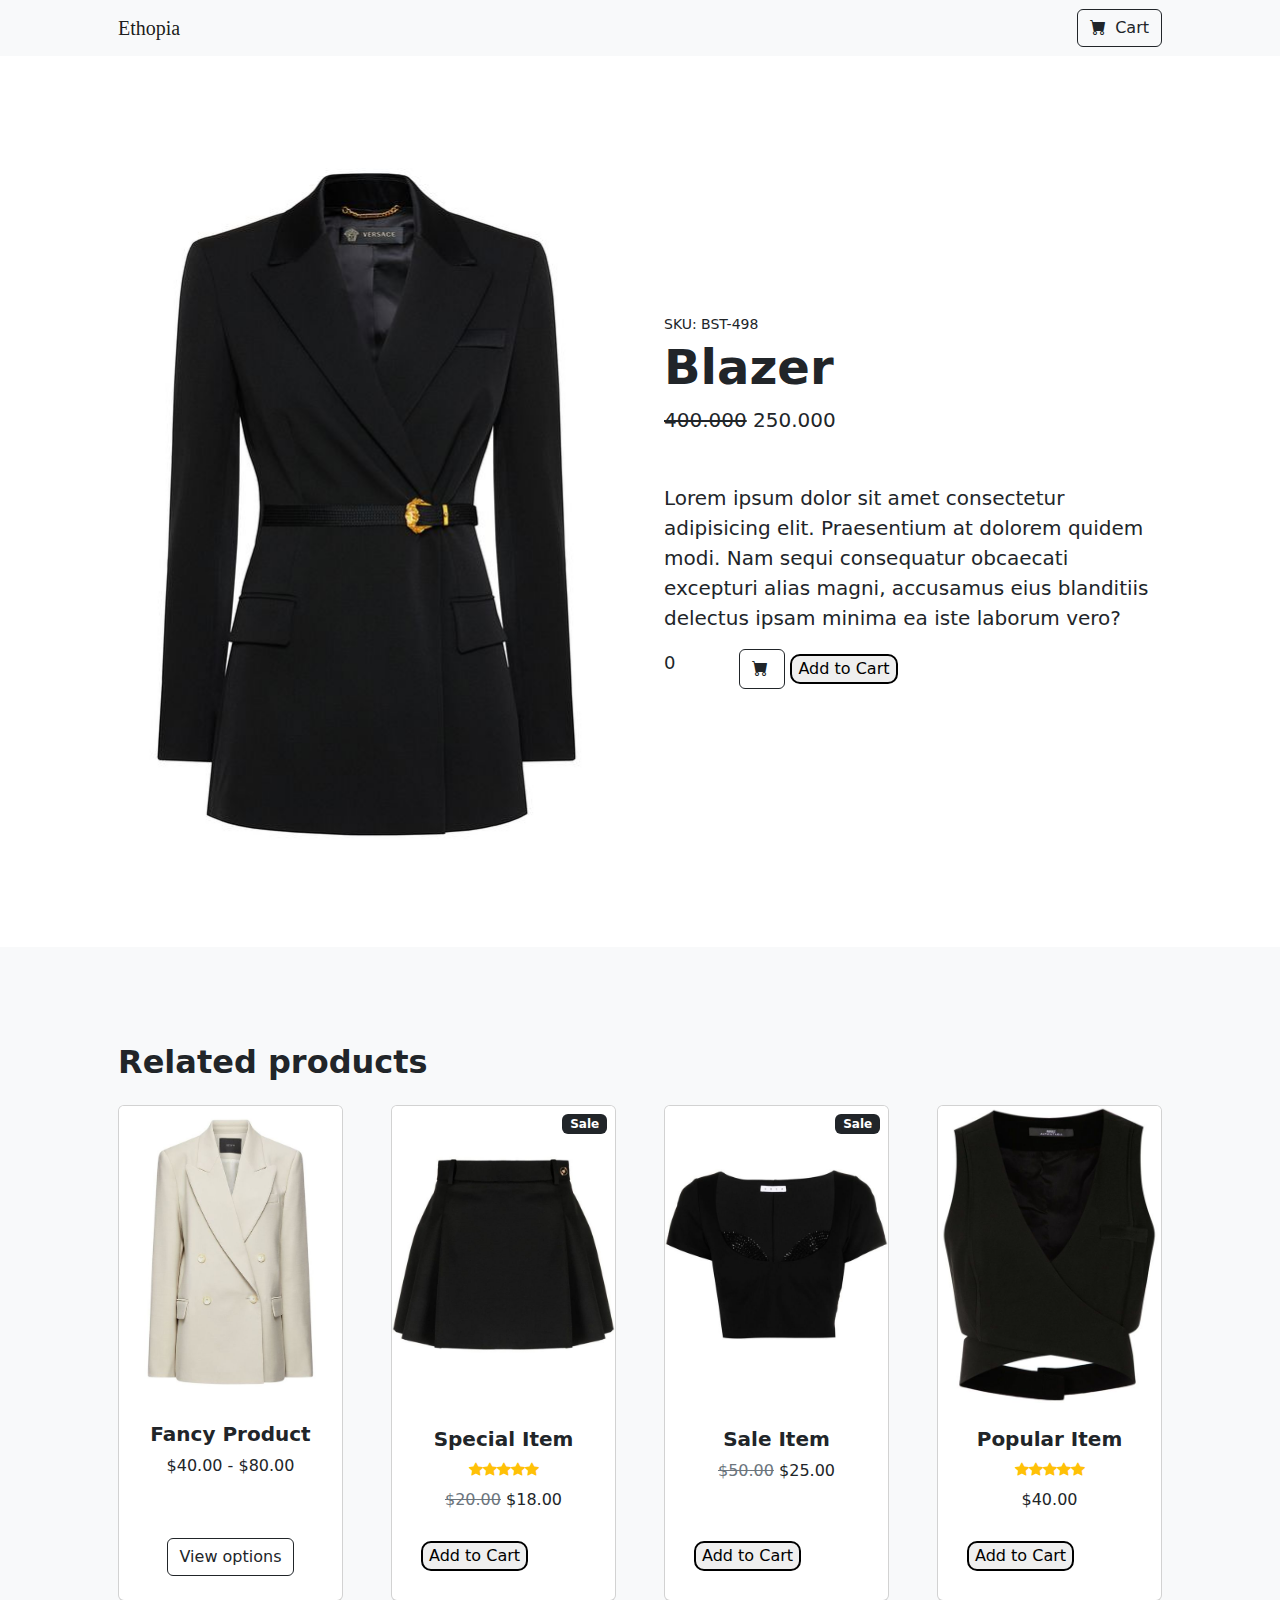
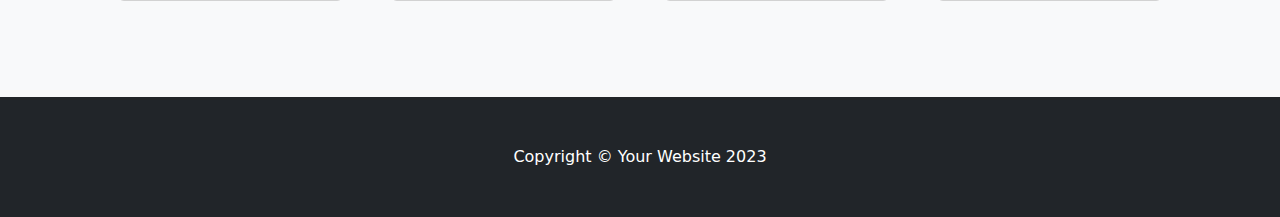
==== Blazer shop.html @ 71fffc92 "Add files via upload" ====
<!DOCTYPE html>
<html lang="en">
    <head>
        <meta charset="utf-8" />
        <meta name="viewport" content="width=device-width, initial-scale=1, shrink-to-fit=no" />
        <meta name="description" content="" />
        <meta name="author" content="" />
        <title>Kevina shop</title>
        <!-- Favicon-->
        <link rel="icon" type="image/x-icon" href="assets/favicon.ico" />
        <!-- Bootstrap icons-->
        <link href="https://cdn.jsdelivr.net/npm/bootstrap-icons@1.5.0/font/bootstrap-icons.css" rel="stylesheet" />
        <!-- Core theme CSS (includes Bootstrap)-->
        <link href="css/styles.css" rel="stylesheet" />
        <script>
            // Inisialisasi variabel untuk menyimpan jumlah item di keranjang
            var cartCount = 0;
    
            function addToCart() {
                // Tambahkan satu ke nilai cartCount
                cartCount = cartCount + 1;
                
                // Ambil elemen dengan ID 'cart-count' dan perbarui isi teksnya dengan nilai cartCount yang baru
                var cartCountElement = document.getElementById('cart-count');
                cartCountElement.innerText = cartCount;
            }
        </script>
    </head>
    <body>
        <!-- Navigation-->
        <nav class="navbar navbar-expand-lg navbar-light bg-light">
            <div class="container px-4 px-lg-5">
                <a class="E navbar-brand" href="index.html">Ethopia</a>
                <button class="navbar-toggler" type="button" data-bs-toggle="collapse" data-bs-target="#navbarSupportedContent" aria-controls="navbarSupportedContent" aria-expanded="false" aria-label="Toggle navigation"><span class="navbar-toggler-icon"></span></button>
                <div class="collapse navbar-collapse" id="navbarSupportedContent">
                    <ul class="navbar-nav me-auto mb-2 mb-lg-0 ms-lg-4">
                       
                        
                    </ul>
                    <form class="d-flex">
                        <button class="btn btn-outline-dark" type="submit">
                            <i class="bi-cart-fill me-1"></i>
                            Cart
                        </button>
                    </form>
                </div>
            </div>
        </nav>
        <!-- Product section-->
        <section class="py-5">
            <div class="container px-4 px-lg-5 my-5">
                <div class="row gx-4 gx-lg-5 align-items-center">
                    <div class="col-md-6"><img class="card-img-top mb-5 mb-md-0" src="versace.jpg" alt="..." /></div>
                    <div class="col-md-6">
                        <div class="small mb-1">SKU: BST-498</div>
                        <h1 class="display-5 fw-bolder">Blazer</h1>
                        <div class="fs-5 mb-5">
                            <span class="text-decoration-line-through">400.000</span>
                            <span>250.000</span>
                        </div>
                        <p class="lead">Lorem ipsum dolor sit amet consectetur adipisicing elit. Praesentium at dolorem quidem modi. Nam sequi consequatur obcaecati excepturi alias magni, accusamus eius blanditiis delectus ipsam minima ea iste laborum vero?</p>
                        <div class="d-flex">
                            <div class="cartapa"> <span class="cartapa" id="cart-count">0</span></div>
                            <button class="btn btn-outline-dark flex-shrink-0" type="button">
                                <i class="bi-cart-fill me-1"></i>
                                <button class="apacoba" onclick="addToCart()">Add to Cart</button>
                            </button>
                        </div>
                    </div>
                </div>
            </div>
        </section>
        <!-- Related items section-->
        <section class="py-5 bg-light">
            <div class="container px-4 px-lg-5 mt-5">
                <h2 class="fw-bolder mb-4">Related products</h2>
                <div class="row gx-4 gx-lg-5 row-cols-2 row-cols-md-3 row-cols-xl-4 justify-content-center">
                    <div class="col mb-5">
                        <div class="card h-100">
                            <!-- Product image-->
                            <a href="blazerpth.html"><img class="card-img-top" src="blazer.jpg" alt="..." /></a>
                            <!-- Product details-->
                            <div class="card-body p-4">
                                <div class="text-center">
                                    <!-- Product name-->
                                    <h5 class="fw-bolder">Fancy Product</h5>
                                    <!-- Product price-->
                                    $40.00 - $80.00
                                </div>
                            </div>
                            <!-- Product actions-->
                            <div class="card-footer p-4 pt-0 border-top-0 bg-transparent">
                                <div class="text-center"><a class="btn btn-outline-dark mt-auto" href="#">View options</a></div>
                            </div>
                        </div>
                    </div>
                    <div class="col mb-5">
                        <div class="card h-100">
                            <!-- Sale badge-->
                            <div class="badge bg-dark text-white position-absolute" style="top: 0.5rem; right: 0.5rem">Sale</div>
                            <!-- Product image-->
                            <a href="rok.html "><img class="card-img-top" src="versace skirts.jpg" alt="..." /></a>
                            <!-- Product details-->
                            <div class="card-body p-4">
                                <div class="text-center">
                                    <!-- Product name-->
                                    <h5 class="fw-bolder">Special Item</h5>
                                    <!-- Product reviews-->
                                    <div class="d-flex justify-content-center small text-warning mb-2">
                                        <div class="bi-star-fill"></div>
                                        <div class="bi-star-fill"></div>
                                        <div class="bi-star-fill"></div>
                                        <div class="bi-star-fill"></div>
                                        <div class="bi-star-fill"></div>
                                    </div>
                                    <!-- Product price-->
                                    <span class="text-muted text-decoration-line-through">$20.00</span>
                                    $18.00
                                </div>
                            </div>
                            <!-- Product actions-->
                            <div class="card-footer p-4 pt-0 border-top-0 bg-transparent">
                                <button class="apacoba" onclick="addToCart()">Add to Cart</button>
                            </div>
                        </div>
                        
                    </div>
                    <div class="col mb-5">
                        <div class="card h-100">
                            <!-- Sale badge-->
                            <div class="badge bg-dark text-white position-absolute" style="top: 0.5rem; right: 0.5rem">Sale</div>
                            <!-- Product image-->
                            <a href="croptop.html"><img class="card-img-top" src="tshirt.jpg" alt="..." /></a>
                            <!-- Product details-->
                            <div class="card-body p-4">
                                <div class="text-center">
                                    <!-- Product name-->
                                    <h5 class="fw-bolder">Sale Item</h5>
                                    <!-- Product price-->
                                    <span class="text-muted text-decoration-line-through">$50.00</span>
                                    $25.00
                                </div>
                            </div>
                            <!-- Product actions-->
                            <div class="card-footer p-4 pt-0 border-top-0 bg-transparent">
                                <button class="apacoba" onclick="addToCart()">Add to Cart</button>
                            </div>
                        </div>
                    </div>
                    <div class="col mb-5">
                        <div class="card h-100">
                            <!-- Product image-->
                            <a href="Waistcoat.html"><img class="card-img-top" src="femina.jpg" alt="..." /></a>
                            <!-- Product details-->
                            <div class="card-body p-4">
                                <div class="text-center">
                                    <!-- Product name-->
                                    <h5 class="fw-bolder">Popular Item</h5>
                                    <!-- Product reviews-->
                                    <div class="d-flex justify-content-center small text-warning mb-2">
                                        <div class="bi-star-fill"></div>
                                        <div class="bi-star-fill"></div>
                                        <div class="bi-star-fill"></div>
                                        <div class="bi-star-fill"></div>
                                        <div class="bi-star-fill"></div>
                                    </div>
                                    <!-- Product price-->
                                    $40.00
                                </div>
                            </div>
                            <!-- Product actions-->
                            <div class="card-footer p-4 pt-0 border-top-0 bg-transparent">
                                <button class="apacoba" onclick="addToCart()">Add to Cart</button>
                            </div>
                        </div>
                    </div>
                </div>
            </div>
        </section>
        <!-- Footer-->
        <footer class="py-5 bg-dark">
            <div class="container"><p class="m-0 text-center text-white">Copyright &copy; Your Website 2023</p></div>
        </footer>
        <!-- Bootstrap core JS-->
        <script src="https://cdn.jsdelivr.net/npm/bootstrap@5.2.3/dist/js/bootstrap.bundle.min.js"></script>
        <!-- Core theme JS-->
        <script src="js/scripts.js"></script>
    </body>
    <script src="https://code.jquery.com/jquery-3.6.0.min.js"></script>
    <script src="https://code.jquery.com/jquery-3.7.1.slim.min.js" integrity="sha256-kmHvs0B+OpCW5GVHUNjv9rOmY0IvSIRcf7zGUDTDQM8=" crossorigin="anonymous"></script>

</html>
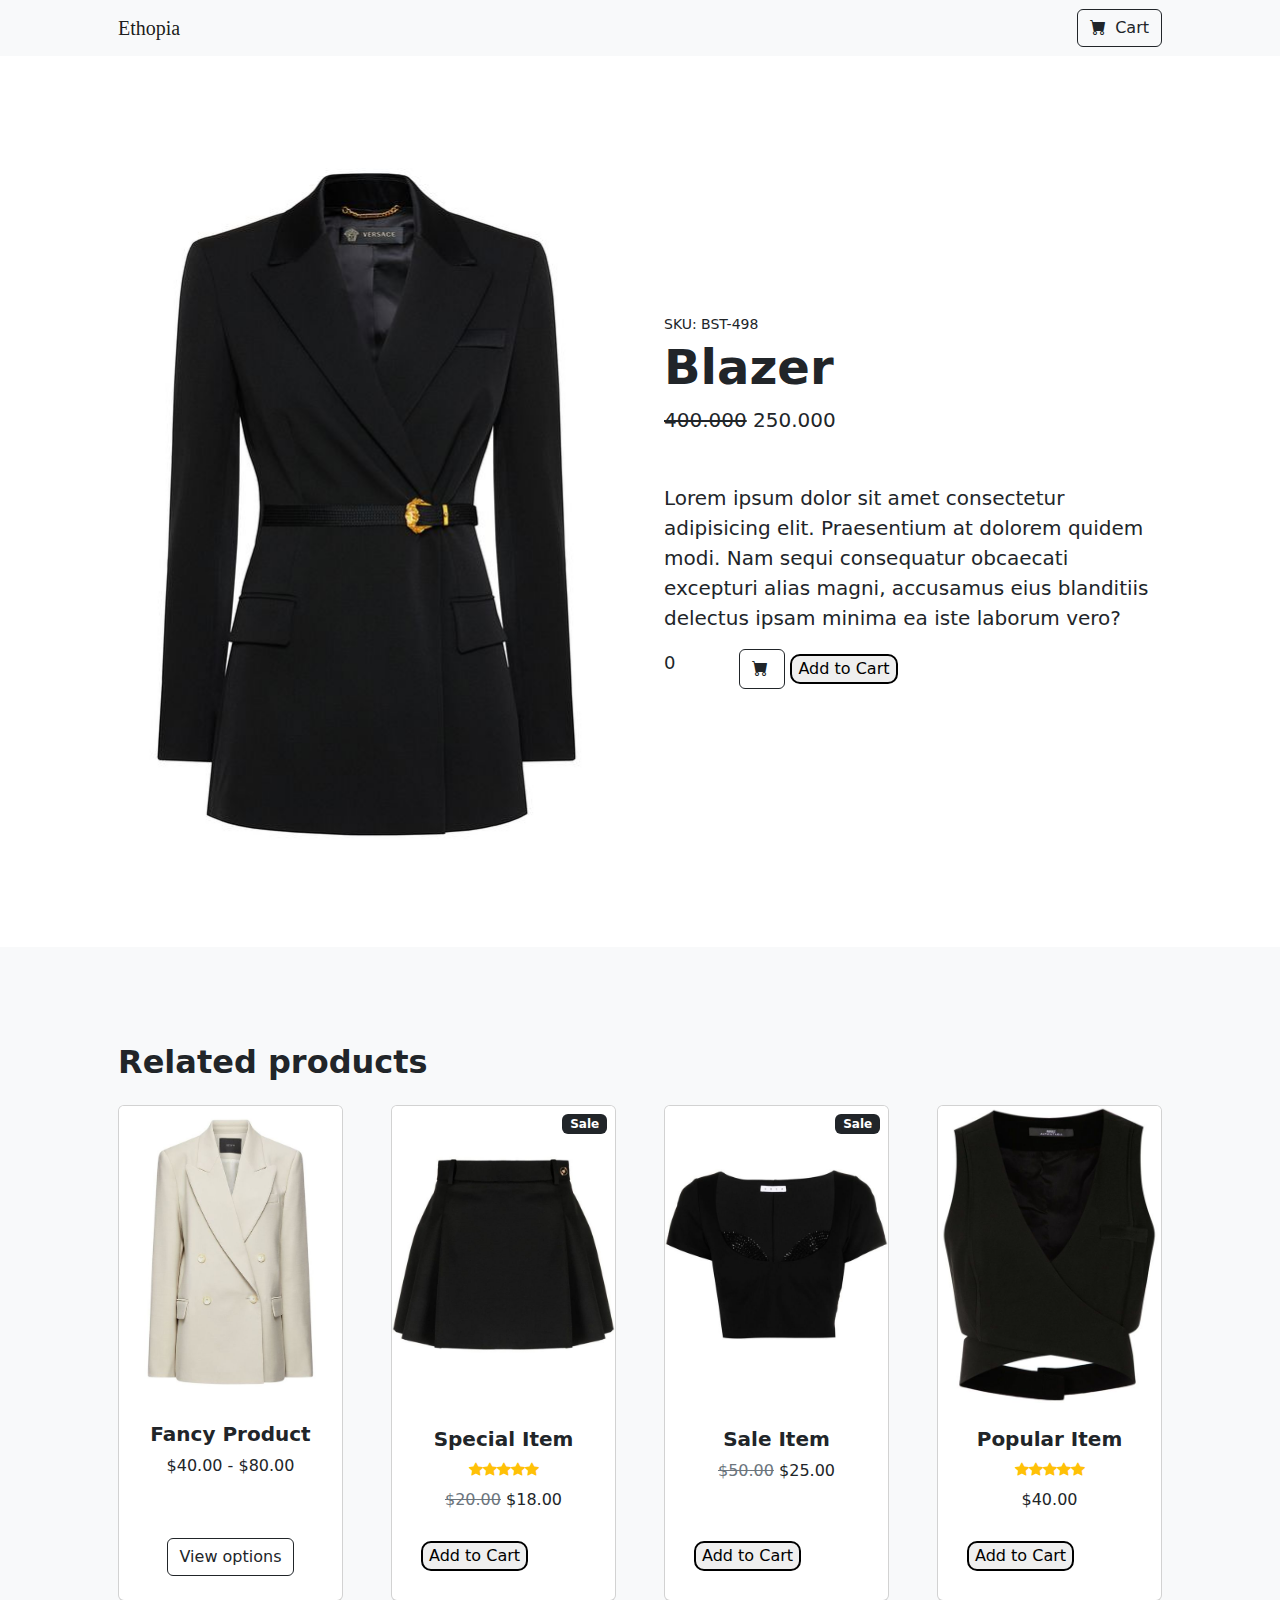
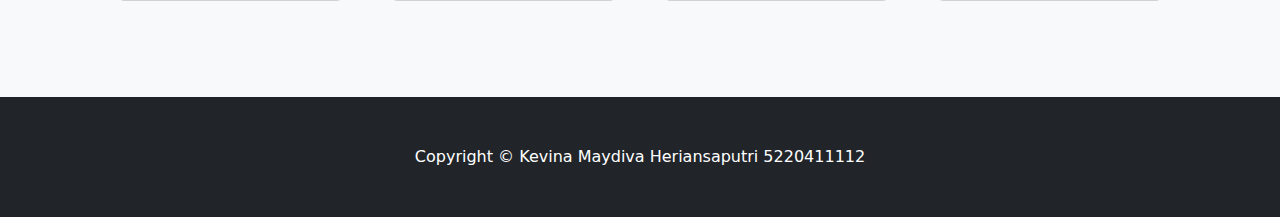
==== commit f7c69190: "Update Blazer shop.html" ====
--- a/Blazer shop.html
+++ b/Blazer shop.html
@@ -179,7 +179,7 @@
         </section>
         <!-- Footer-->
         <footer class="py-5 bg-dark">
-            <div class="container"><p class="m-0 text-center text-white">Copyright &copy; Your Website 2023</p></div>
+            <div class="container"><p class="m-0 text-center text-white">Copyright &copy; Kevina Maydiva Heriansaputri 5220411112</p></div>
         </footer>
         <!-- Bootstrap core JS-->
         <script src="https://cdn.jsdelivr.net/npm/bootstrap@5.2.3/dist/js/bootstrap.bundle.min.js"></script>
